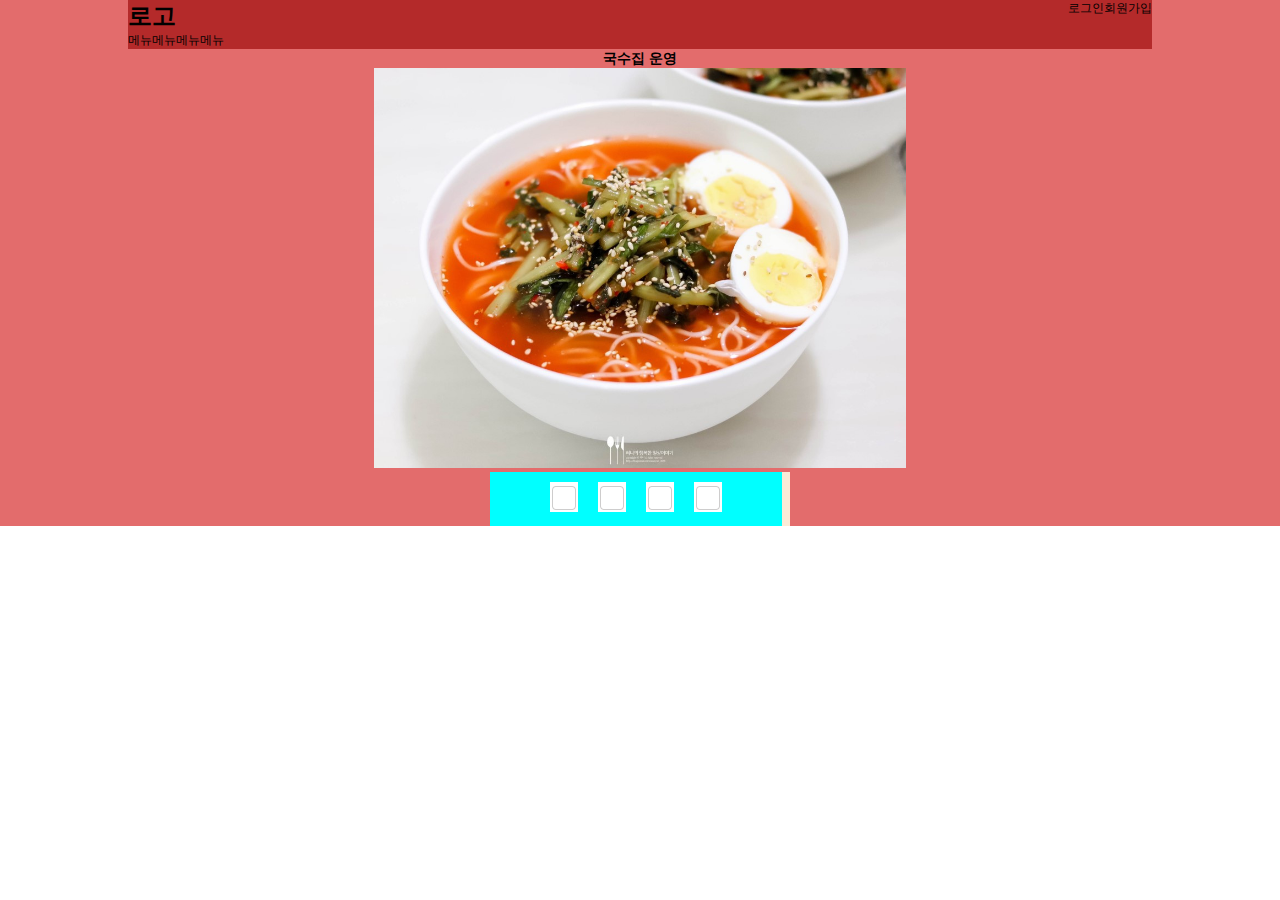
==== gug/index.html @ 3b6ba6bd "Add files via upload" ====
<!DOCTYPE html>
<html lang="en">

<head>
  <meta charset="UTF-8">
  <meta http-equiv="X-UA-Compatible" content="IE=edge">
  <meta name="viewport" content="width=device-width, initial-scale=1.0">
  <title>Document</title>
  <script src="index.js"></script>
  <link rel="stylesheet" href="css/style.css">
</head>

<body>
  <div id="wraper">
    <!-- <a href="#" onclick="login_close('block');">로그인</TODO> -->
    <!--NOTE 로그인:회원로그인/비회원로그인 영역 -->
    <div id="loginBox">
      <!-- TODO 회원주문 -->
      <h3 id="tab01"><a href="#login" id="tab1" onClick="tab(this); return false">회원주문</a></h3>
      <!-- TODO 로그인영역1 -->
      <section id="login" class="login">
        <form onsubmit="login()">
          <fieldset>
            <legend>로그인정보</legend>
            <table border="0">
              <tr>
                <td><label for="userId">아이디</label></td>
                <td><input type="text" id="userId" class="box" required placeholder="Guest" tabindex="1">
                </td>
                <td rowspan="2"><button type="submit" tabindex="3">로그인</button></td>
              </tr>
              <tr>
                <td><label for="userPw">비밀번호</label></td>
                <td><input type="password" id="userPw" class="box" required placeholder="******" tabindex="2"></td>
              </tr>
            </table>
          </fieldset>
        </form>
        <!-- TODO 아이디 비번찾기 -->
        <div class="find">
          <a href="#">아이디</a> 회원
          <a href="#">비밀번호찾기</a>
        </div>
      </section>
      <!-- TODO 비회원주문 -->
      <h3 id="tab02"><a href="#login_guest" id="tab2" onClick="tab(this);return false">비회원 주문</a></h3>
      <!-- TODO 로그인영역2 -->
      <section id="login_guest" class="login_guest">
        <form onsubmit="login()">
          <fieldset>
            <legend>비회원 로그인정보</legend>
            <!-- 폼내용을 마크업하는 방법3가지:table, ul li, p -->
            <table border="0">
              <tr>
                <td><label for="userId">이름</label></td>
                <td><input type="text" id="userId" class="box" required placeholder="Guest" tabindex="1">
                </td>
                <td rowspan="2"><button type="submit" tabindex="3">로그인</button></td>
              </tr>
              <tr>
                <td><label for="userPw">연락처</label></td>
                <td><input type="password" id="userPw" class="box" required placeholder="******" tabindex="2"></td>
              </tr>
            </table>
          </fieldset>
        </form>
        <div class="find">
          <a href="#">아이디</a> 비회원
          <a href="#">비밀번호찾기</a>
        </div>
      </section>


      <!-- TODO닫기 버튼 -->
      <button class="login_close" onclick="login_close('none');">닫기</button>
    </div>

    <!-- NOTE 해더부분 -->
    <header id="header">
      <div class="header_box">
        <h1><a href="#">로고</a></h1>
        <ul>
          <li><a href="#" onclick="login_close('block');">로그인</a></li>
          <li>회원가입</li>
        </ul>
      </div>
      <div class="header_box_nav">
      <ul>
        <li>메뉴</li>
        <li>메뉴</li>
        <li>메뉴</li>
        <li>메뉴</li>
      </ul>
      </div>
    </header>

    <!-- NOTE 국수 메인 사진 호버시 동작https://jenny-daru.tistory.com/17 버튼 클릭 이벤트 -->
    <section id="gug_main_img">
      <h3>국수집 운영</h3>
      <div>
        <img src="image/gug2.jpg" height="400px" id="placeholder" alt="car">
      </div>
      <ul>
        <li><a href="image/gug2.jpg" height="400" onmouseover="showCar(this); return false"><img src="image/button.png"
              alt="국수"></a>
        </li>
        <li><a href="image/gug3.jpg" height="400" onmouseover="showCar(this); return false"><img src="image/button.png"
              alt="국수"></a>
        </li>
        <li><a href="image/gug4.jpg" height="400" onmouseover="showCar(this); return false"><img src="image/button.png"
              alt="국수"></a>
        </li>
        <li><a href="image/gug2.jpg" height="400" onmouseover="showCar(this); return false"><img src="image/button.png"
              alt="국수"></a>
        </li>
      </ul>
    </section>
  </div>
</body>

</html>
---- gug/css/style.css ----
@charset "UTF-8";
* {
  padding: 0;
  margin: 0;
}

/*기본스타일 */
body {
  font-size: 12px;
}
body fieldset {
  border: none;
}
body fieldset legend {
  display: none;
}
body fieldset legend label,
body fieldset legend input,
body fieldset legend select {
  vertical-align: middle;
}

/*기본링크스타일*/
a:link {
  color: black;
  text-decoration: none;
}
a:visited {
  color: black;
  text-decoration: none;
}
a:hover {
  color: black;
  text-decoration: none;
}
a:active {
  color: black;
  text-decoration: none;
}
a:focus {
  color: black;
  text-decoration: none;
}

li {
  list-style: none;
}

div#wraper {
  position: relative;
  height: 100%;
  background-color: #e36c6c;
}
div#wraper div#loginBox {
  position: absolute;
  display: none;
  top: 150px;
  left: 50%;
  margin-left: -250px;
  width: 500px;
  height: 500px;
  background-color: #ffffff;
  /*TODO 비회원주문*/
}
div#wraper div#loginBox h3#tab01 {
  position: absolute;
  top: 100px;
  left: 100px;
  width: 150px;
  height: 50px;
  background-color: aqua;
}
div#wraper div#loginBox h3#tab01 a {
  display: block;
  text-align: center;
  padding: 15px 0;
  font-weight: bold;
  color: red;
  border-bottom: 3px solid red;
}
div#wraper div#loginBox section#login {
  position: absolute;
  top: 150px;
  left: 100px;
  display: block;
  width: 300px;
  border: 1px solid black;
}
div#wraper div#loginBox section#login form {
  border: 1px solid blue;
}
div#wraper div#loginBox section#login form table {
  margin: 0 10px;
  width: 280px;
  border-collapse: collapse;
  border: 0px solid red;
}
div#wraper div#loginBox section#login form table td {
  padding: 5px 5px 5px 0;
  /*로그인 버튼*/
}
div#wraper div#loginBox section#login form table td label {
  font-weight: bold;
  border: 0px solid rgb(64, 255, 0);
}
div#wraper div#loginBox section#login form table td button {
  padding: 20px 10px;
  font-size: 12px;
  font-weight: bold;
  color: white;
  background-color: darkblue;
}
div#wraper div#loginBox section#login form table input.box {
  padding: 3px 0;
  padding-left: 10px;
  width: 130px;
}
div#wraper div#loginBox div.find {
  padding: 10px 0;
  margin: 0 5px;
  background-color: #b42a2a;
}
div#wraper div#loginBox h3#tab02 {
  position: absolute;
  left: 250px;
  top: 100px;
  width: 150px;
}
div#wraper div#loginBox h3#tab02 a {
  display: block;
  /*접근성*/
  color: black;
  font-weight: bold;
  text-align: center;
  padding: 15px 0;
  background-color: #ffffff;
}
div#wraper div#loginBox section.login_guest {
  position: absolute;
  top: 150px;
  left: 100px;
  width: 300px;
  border: 1px solid black;
}
div#wraper div#loginBox section.login_guest form {
  border: 0px solid blue;
}
div#wraper div#loginBox section.login_guest form table {
  margin: 0 10px;
  width: 280px;
  border: 0px solid red;
  border-collapse: collapse;
}
div#wraper div#loginBox section.login_guest form table td {
  padding: 5px 5px 5px 0;
}
div#wraper div#loginBox section.login_guest form table td label {
  font-weight: bold;
  border: 0px solid orange;
}
div#wraper div#loginBox section.login_guest form table td button {
  padding: 20px 10px;
  font-size: 12px;
  font-weight: bold;
  color: white;
  background-color: darkblue;
}
div#wraper div#loginBox section.login_guest form table td input.box {
  padding: 3px 0;
  padding-left: 10px;
  width: 130px;
}
div#wraper div#loginBox section.login_guest div.find {
  padding: 10px 0;
  margin: 0 5px;
  border-top: 1px solid #dddddd;
}
div#wraper div#loginBox button.login_close {
  position: absolute;
  top: 0px;
  left: 450px;
  padding: 10px;
  width: 50px;
  background-color: rgb(255, 255, 255);
  border: none;
}
div#wraper header#header {
  margin: 0 auto;
  width: 1024px;
  background-color: #b42a2a;
}
div#wraper header#header::after {
  display: block;
  content: "";
  clear: both;
}
div#wraper header#header div.header_box::after {
  display: block;
  content: "";
  clear: both;
}
div#wraper header#header div.header_box h1 {
  float: left;
}
div#wraper header#header div.header_box ul {
  float: right;
}
div#wraper header#header div.header_box ul li {
  float: left;
}
div#wraper header#header div.header_box_nav ul li {
  float: left;
}
div#wraper section#gug_main_img {
  text-align: center;
}
div#wraper section#gug_main_img ul {
  width: 300px;
  margin: 0 auto;
  background-color: antiquewhite;
}
div#wraper section#gug_main_img ul::after {
  display: block;
  clear: both;
  content: "";
}
div#wraper section#gug_main_img ul li {
  float: left;
  list-style: none;
  padding: 10px;
  background-color: aqua;
}
div#wraper section#gug_main_img ul li:last-child {
  padding-right: 60px;
}
div#wraper section#gug_main_img ul li:first-child {
  padding-left: 60px;
}

/*# sourceMappingURL=style.css.map */
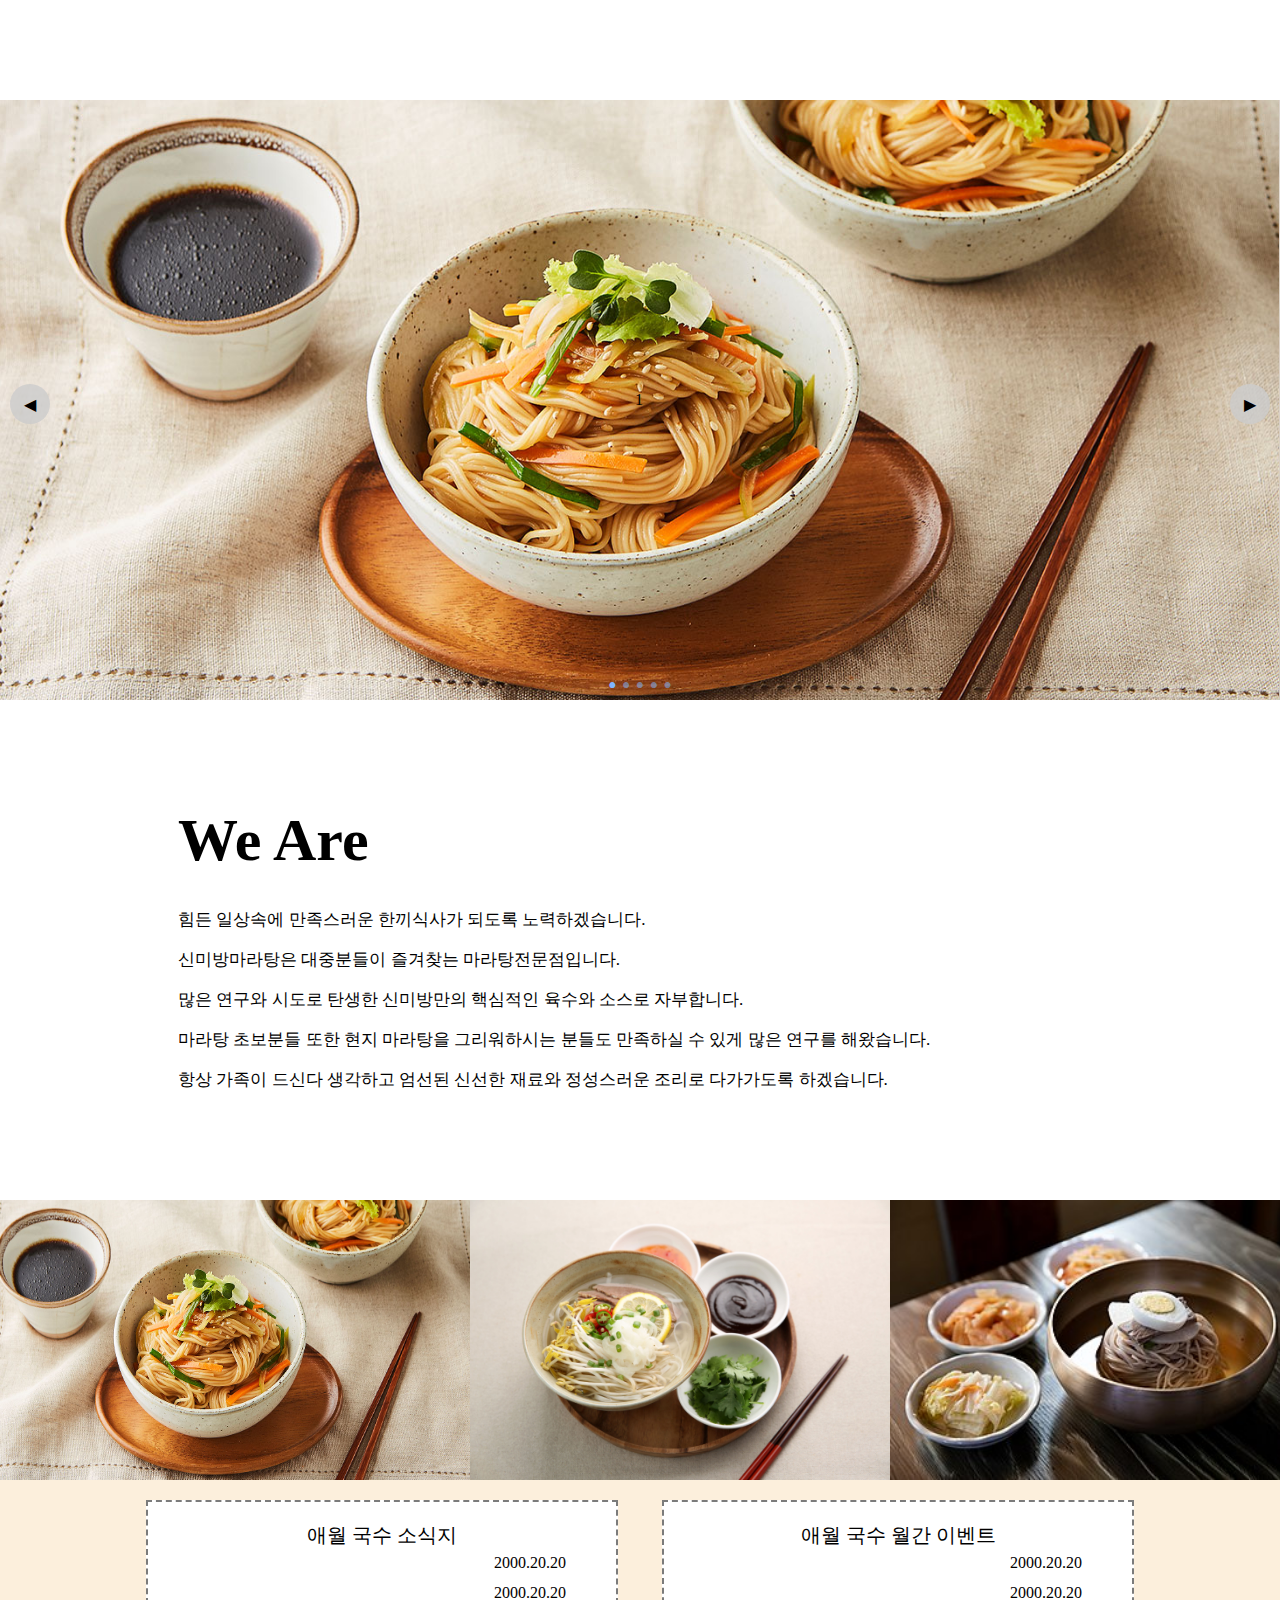
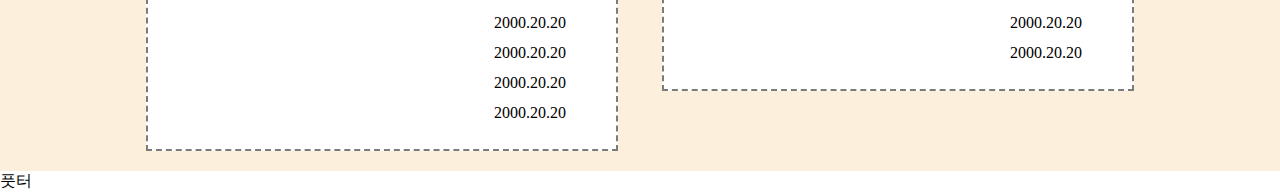
==== commit 1072d3e6: "국수수정" ====
--- a/gug/index.html
+++ b/gug/index.html
@@ -5,116 +5,175 @@
   <meta charset="UTF-8">
   <meta http-equiv="X-UA-Compatible" content="IE=edge">
   <meta name="viewport" content="width=device-width, initial-scale=1.0">
-  <title>Document</title>
-  <script src="index.js"></script>
+  <script src="./index.js"></script>
   <link rel="stylesheet" href="css/style.css">
+  <link rel="stylesheet" href="css/styleLogin.css">
+  <link rel="stylesheet" href="css/index.css">
+  <title>애월국수</title>
+
 </head>
 
 <body>
-  <div id="wraper">
-    <!-- <a href="#" onclick="login_close('block');">로그인</TODO> -->
-    <!--NOTE 로그인:회원로그인/비회원로그인 영역 -->
-    <div id="loginBox">
-      <!-- TODO 회원주문 -->
-      <h3 id="tab01"><a href="#login" id="tab1" onClick="tab(this); return false">회원주문</a></h3>
-      <!-- TODO 로그인영역1 -->
-      <section id="login" class="login">
-        <form onsubmit="login()">
-          <fieldset>
-            <legend>로그인정보</legend>
-            <table border="0">
-              <tr>
-                <td><label for="userId">아이디</label></td>
-                <td><input type="text" id="userId" class="box" required placeholder="Guest" tabindex="1">
-                </td>
-                <td rowspan="2"><button type="submit" tabindex="3">로그인</button></td>
-              </tr>
-              <tr>
-                <td><label for="userPw">비밀번호</label></td>
-                <td><input type="password" id="userPw" class="box" required placeholder="******" tabindex="2"></td>
-              </tr>
-            </table>
-          </fieldset>
-        </form>
-        <!-- TODO 아이디 비번찾기 -->
-        <div class="find">
-          <a href="#">아이디</a> 회원
-          <a href="#">비밀번호찾기</a>
+  <!-- https://www.goobne.co.kr/brd/event/list 굽네
+  http://ruuzella.co.kr/ 루젤라
+  http://xinweifang.dwebs1.kr/page.php?p_id=guide1 신미방
+  http://xn--o39a52g22b168bkxj.com/page.php?p_id=business1내찜닭
+  로고로 홈/ 회사소개, 메뉴, 지점안내, 창업안내, 이벤트 -->
+  <div id="loginBox">
+    <!-- TODO 회원주문 -->
+    <h3 id="tab01"><a href="#login" id="tab1" onClick="tab(this); return false">회원주문</a></h3>
+    <!-- TODO 로그인영역1 -->
+    <section id="login" class="login">
+      <form onsubmit="login()">
+        <fieldset>
+          <legend>로그인정보</legend>
+          <table border="0">
+            <tr>
+              <td><label for="userId">아이디</label></td>
+              <td><input type="text" id="userId" class="box" required placeholder="Guest" tabindex="1">
+              </td>
+              <td rowspan="2"><button type="submit" tabindex="3">로그인</button></td>
+            </tr>
+            <tr>
+              <td><label for="userPw">비밀번호</label></td>
+              <td><input type="password" id="userPw" class="box" required placeholder="******" tabindex="2"></td>
+            </tr>
+          </table>
+        </fieldset>
+      </form>
+      <!-- TODO 아이디 비번찾기 -->
+      <div class="find">
+        <a href="#">아이디</a>
+        <a href="#">비밀번호찾기</a>
+      </div>
+    </section>
+    <!-- TODO 비회원주문 -->
+    <h3 id="tab02"><a href="#login_guest" id="tab2" onClick="tab(this);return false">비회원 주문</a></h3>
+    <!-- TODO 로그인영역2 -->
+    <section id="login_guest" class="login_guest">
+      <form onsubmit="login()">
+        <fieldset>
+          <legend>비회원 로그인정보</legend>
+          <!-- 폼내용을 마크업하는 방법3가지:table, ul li, p -->
+          <table border="0">
+            <tr>
+              <td><label for="userId">이름</label></td>
+              <td><input type="text" id="userId" class="box" required placeholder="Guest" tabindex="1">
+              </td>
+              <td rowspan="2"><button type="submit" tabindex="3">로그인</button></td>
+            </tr>
+            <tr>
+              <td><label for="userPw">연락처</label></td>
+              <td><input type="password" id="userPw" class="box" required placeholder="******" tabindex="2"></td>
+            </tr>
+          </table>
+        </fieldset>
+      </form>
+      <div class="find">
+        <a href="#">아이디</a>
+        <a href="#">비밀번호찾기</a>
+      </div>
+    </section>
+  </div>
+  <div id="wrap">
+
+    <div id="contentswrap">
+      <div class="headervar">
+        <header>
+          <h1><a href=""> 애월국수</a> </h1>
+          <nav>
+            <ul id="main">
+              <li> <a href=""> 회사소개</a>
+                <ul class="sub">
+                  <li><a href="#">인사말</a></li>
+                  <li><a href="#">오시는 길</a></li>
+                </ul>
+              </li>
+              <li> <a href=""> 메뉴</a></li>
+              <li> <a href=""> 지점안내</a></li>
+              <li> <a href=""> 창업안내</a>
+                <ul class="sub">
+                  <li><a href="#">창업안내</a></li>
+                  <li><a href="#">창업문의</a></li>
+                  <li><a href="#">소식</a></li>
+
+                </ul>
+              </li>
+              <li><a href="#" onclick="login_close('block');">로그인</a></li>
+              <li><a href="#">회원가입</a></li>
+            </ul>
+            <!-- <div class="bar"><a href="http://">메뉴</a></div> -->
+          </nav>
+        </header>
+      </div>
+      <div id="section">
+        <div id="top">
+          <p class="top_letter">
+            힘든 일상 속, 만족스러운 한끼 <br>
+            <strong>애월 국수</strong> <br>
+            애월 국수는 힘든 일상 속에<br>
+            만족스러운 한끼 식사가 되도록 노력하겠습니다.<br>
+          </p>
+
+          <!-- <section id="sideImage"> -->
+          <div class="slide slide_wrap">
+            <div class="slide_item item1">1</div>
+            <div class="slide_item item2">2</div>
+            <div class="slide_item item3">3</div>
+            <div class="slide_item item4">4</div>
+            <div class="slide_item item5">5</div>
+            <div class="slide_prev_button slide_button">◀</div>
+            <div class="slide_next_button slide_button">▶</div>
+            <ul class="slide_pagination"></ul>
+          </div>
+          <script src="./slide.js"></script>
+          <!-- </section> -->
+
         </div>
-      </section>
-      <!-- TODO 비회원주문 -->
-      <h3 id="tab02"><a href="#login_guest" id="tab2" onClick="tab(this);return false">비회원 주문</a></h3>
-      <!-- TODO 로그인영역2 -->
-      <section id="login_guest" class="login_guest">
-        <form onsubmit="login()">
-          <fieldset>
-            <legend>비회원 로그인정보</legend>
-            <!-- 폼내용을 마크업하는 방법3가지:table, ul li, p -->
-            <table border="0">
-              <tr>
-                <td><label for="userId">이름</label></td>
-                <td><input type="text" id="userId" class="box" required placeholder="Guest" tabindex="1">
-                </td>
-                <td rowspan="2"><button type="submit" tabindex="3">로그인</button></td>
-              </tr>
-              <tr>
-                <td><label for="userPw">연락처</label></td>
-                <td><input type="password" id="userPw" class="box" required placeholder="******" tabindex="2"></td>
-              </tr>
-            </table>
-          </fieldset>
-        </form>
-        <div class="find">
-          <a href="#">아이디</a> 비회원
-          <a href="#">비밀번호찾기</a>
-        </div>
-      </section>
+        <section class="no1">
+          <h2>We Are</h2>
+          <p>힘든 일상속에 만족스러운 한끼식사가 되도록 노력하겠습니다. <br>
+            신미방마라탕은 대중분들이 즐겨찾는 마라탕전문점입니다. <br>
+            많은 연구와 시도로 탄생한 신미방만의 핵심적인 육수와 소스로 자부합니다.<br>
+            마라탕 초보분들 또한 현지 마라탕을 그리워하시는 분들도 만족하실 수 있게 많은 연구를 해왔습니다.<br>
+            항상 가족이 드신다 생각하고 엄선된 신선한 재료와 정성스러운 조리로 다가가도록 하겠습니다.<br>
+          </p>
+        </section>
+        <section class="gugsuImages">
+          <div class="containers">
+            <img class="img-gusu" src="image/gug1.jpg" onmouseenter="zoomIn(event)" onmouseleave="zoomOut(event)">
+            <img class="img-gusu" src="image/gug3.jpg" onmouseenter="zoomIn(event)" onmouseleave="zoomOut(event)">
+            <img class="img-gusu" src="image/gug5.jpg" onmouseenter="zoomIn(event)" onmouseleave="zoomOut(event)">
+          </div>
+        </section>
+        <section class="no2wrap">
+          <div class="no2">
+            <dl>
+              <dt>애월 국수 소식지</dt>
+              <dd><a href="#">공지사항</a> <time>2000.20.20</time> </dd>
+              <dd><a href="#">공지사항</a> <time>2000.20.20</time></dd>
+              <dd><a href="#">공지사항</a> <time>2000.20.20</time></dd>
+              <dd><a href="#">공지사항</a> <time>2000.20.20</time></dd>
+              <dd><a href="#">공지사항</a> <time>2000.20.20</time></dd>
+              <dd><a href="#">공지사항</a> <time>2000.20.20</time></dd>
+            </dl>
+          </div>
+          <div class="no2">
+            <dl>
+              <dt>애월 국수 월간 이벤트</dt>
+              <dd><a href="#">이벤트 1</a> <time>2000.20.20</time> </dd>
+              <dd><a href="#">이벤트 2</a> <time>2000.20.20</time></dd>
+              <dd><a href="#">이벤트 3</a> <time>2000.20.20</time></dd>
+              <dd><a href="#">이벤트 4</a> <time>2000.20.20</time></dd>
+            </dl>
+          </div>
+        </section>
 
-
-      <!-- TODO닫기 버튼 -->
-      <button class="login_close" onclick="login_close('none');">닫기</button>
+      </div>
+      <footer>
+        풋터
+      </footer>
     </div>
-
-    <!-- NOTE 해더부분 -->
-    <header id="header">
-      <div class="header_box">
-        <h1><a href="#">로고</a></h1>
-        <ul>
-          <li><a href="#" onclick="login_close('block');">로그인</a></li>
-          <li>회원가입</li>
-        </ul>
-      </div>
-      <div class="header_box_nav">
-      <ul>
-        <li>메뉴</li>
-        <li>메뉴</li>
-        <li>메뉴</li>
-        <li>메뉴</li>
-      </ul>
-      </div>
-    </header>
-
-    <!-- NOTE 국수 메인 사진 호버시 동작https://jenny-daru.tistory.com/17 버튼 클릭 이벤트 -->
-    <section id="gug_main_img">
-      <h3>국수집 운영</h3>
-      <div>
-        <img src="image/gug2.jpg" height="400px" id="placeholder" alt="car">
-      </div>
-      <ul>
-        <li><a href="image/gug2.jpg" height="400" onmouseover="showCar(this); return false"><img src="image/button.png"
-              alt="국수"></a>
-        </li>
-        <li><a href="image/gug3.jpg" height="400" onmouseover="showCar(this); return false"><img src="image/button.png"
-              alt="국수"></a>
-        </li>
-        <li><a href="image/gug4.jpg" height="400" onmouseover="showCar(this); return false"><img src="image/button.png"
-              alt="국수"></a>
-        </li>
-        <li><a href="image/gug2.jpg" height="400" onmouseover="showCar(this); return false"><img src="image/button.png"
-              alt="국수"></a>
-        </li>
-      </ul>
-    </section>
   </div>
 </body>
 
--- a/gug/css/style.css
+++ b/gug/css/style.css
@@ -1,240 +1,147 @@
-@charset "UTF-8";
-* {
+.slide {
+  /* layout */
+  display: flex;
+  flex-wrap: nowrap;
+  /* 컨테이너의 내용물이 컨테이너 크기(width, height)를 넘어설 때 보이지 않도록 하기 위해 hidden을 준다. */
+  overflow: hidden;
+
+  /* position */
+  /* slide_button의 position absolute가 컨테이너 안쪽에서 top, left, right offset이 적용될 수 있도록 relative를 준다. (기본값이 static인데, static인 경우 그 상위 컨테이너로 나가면서 현재 코드에선 html을 기준으로 offset을 적용시키기 때문) */
+  position: relative;
+
+  /* size */
+  width: 100%;
+
+  /* slide drag를 위해 DOM요소가 드래그로 선택되는것을 방지 */
+  user-select: none;
+}
+
+.slide_item {
+  /* layout */
+  display: flex;
+  align-items: center;
+  justify-content: center;
+
+  /* position - 버튼 클릭시 left offset값을 적용시키기 위해 */
+  position: relative;
+  left: 0px;
+
+  /* size */
+  width: 100%;
+  height: 600px;
+  /* flex item의 flex-shrink는 기본값이 1이므로 컨테이너 크기에 맞게 줄어드는데, 슬라이드를 구현할 것이므로 줄어들지 않도록 0을 준다. */
+  flex-shrink: 0;
+
+  /* transition */
+  transition: left 0.1s;
+}
+
+.slide_button {
+  /* layout */
+  display: flex;
+  justify-content: center;
+  align-items: center;
+
+  /* position */
+  position: absolute;
+  /* 버튼이 중앙에 위치하게 하기위해 계산 */
+  top: calc(50% - 16px);
+
+  /* size */
+  width: 40px;
+  height: 40px;
+
+  /* style */
+  border-radius: 100%;
+  background-color: #cccc;
+  cursor: pointer;
+}
+
+.slide_prev_button {
+  left: 10px;
+}
+
+.slide_next_button {
+  right: 10px;
+}
+
+/* 각 슬라이드가 변경되는 것을 시각적으로 확인하기 쉽도록 각 슬라이드별 색상 적용 */
+.slide_item.item1 {
+  background-color: darkgoldenrod;
+  background-image: url(../image/gug1.jpg);
+  background-repeat: no-repeat;
+  background-size: cover;
+}
+
+.slide_item.item2 {
+  background-color: aqua;
+  background-image: url(../image/gug3.jpg);
+  background-repeat: no-repeat;
+  background-size: cover;
+}
+
+.slide_item.item3 {
+  background-color: blueviolet;
+  background-image: url(../image/gug4.jpg);
+  background-repeat: no-repeat;
+  background-size: cover;
+}
+
+.slide_item.item4 {
+  background-color: burlywood;
+  background-image: url(../image/gug5.jpg);
+  background-repeat: no-repeat;
+  background-size: cover;
+}
+
+.slide_item.item5 {
+  background-color: cornflowerblue;
+  background-image: url(../image/gug3.jpg);
+  background-repeat: no-repeat;
+  background-size: cover;
+}
+
+/* 페이지네이션 스타일 */
+ul,
+li {
+  list-style-type: none;
   padding: 0;
   margin: 0;
 }
 
-/*기본스타일 */
-body {
-  font-size: 12px;
-}
-body fieldset {
-  border: none;
-}
-body fieldset legend {
-  display: none;
-}
-body fieldset legend label,
-body fieldset legend input,
-body fieldset legend select {
-  vertical-align: middle;
+.slide_pagination {
+  /* layout */
+  display: flex;
+  gap: 5px;
+
+  /* position */
+  position: absolute;
+  bottom: 0;
+  /* left:50%, translateX(-50%)를 하면 가로 가운데로 위치시킬 수 있다. */
+  left: 50%;
+  transform: translateX(-50%);
 }
 
-/*기본링크스타일*/
-a:link {
-  color: black;
-  text-decoration: none;
-}
-a:visited {
-  color: black;
-  text-decoration: none;
-}
-a:hover {
-  color: black;
-  text-decoration: none;
-}
-a:active {
-  color: black;
-  text-decoration: none;
-}
-a:focus {
-  color: black;
-  text-decoration: none;
+.slide_pagination > li {
+  /* 현재 슬라이드가 아닌 것은 투명도 부여 */
+  color: #7fb5ff88;
+  cursor: pointer;
+  font-size: 25px;
 }
 
-li {
-  list-style: none;
+.slide_pagination > li.active {
+  /* 현재 슬라이드 색상은 투명도 없이 */
+  color: #7fb5ff;
 }
 
-div#wraper {
+.slide_item_duplicate {
+  display: flex;
+  align-items: center;
+  justify-content: center;
   position: relative;
-  height: 100%;
-  background-color: #e36c6c;
+  left: 0px;
+  width: 100%;
+  height: 300px;
+  flex-shrink: 0;
+  transition: left 0.15s;
 }
-div#wraper div#loginBox {
-  position: absolute;
-  display: none;
-  top: 150px;
-  left: 50%;
-  margin-left: -250px;
-  width: 500px;
-  height: 500px;
-  background-color: #ffffff;
-  /*TODO 비회원주문*/
-}
-div#wraper div#loginBox h3#tab01 {
-  position: absolute;
-  top: 100px;
-  left: 100px;
-  width: 150px;
-  height: 50px;
-  background-color: aqua;
-}
-div#wraper div#loginBox h3#tab01 a {
-  display: block;
-  text-align: center;
-  padding: 15px 0;
-  font-weight: bold;
-  color: red;
-  border-bottom: 3px solid red;
-}
-div#wraper div#loginBox section#login {
-  position: absolute;
-  top: 150px;
-  left: 100px;
-  display: block;
-  width: 300px;
-  border: 1px solid black;
-}
-div#wraper div#loginBox section#login form {
-  border: 1px solid blue;
-}
-div#wraper div#loginBox section#login form table {
-  margin: 0 10px;
-  width: 280px;
-  border-collapse: collapse;
-  border: 0px solid red;
-}
-div#wraper div#loginBox section#login form table td {
-  padding: 5px 5px 5px 0;
-  /*로그인 버튼*/
-}
-div#wraper div#loginBox section#login form table td label {
-  font-weight: bold;
-  border: 0px solid rgb(64, 255, 0);
-}
-div#wraper div#loginBox section#login form table td button {
-  padding: 20px 10px;
-  font-size: 12px;
-  font-weight: bold;
-  color: white;
-  background-color: darkblue;
-}
-div#wraper div#loginBox section#login form table input.box {
-  padding: 3px 0;
-  padding-left: 10px;
-  width: 130px;
-}
-div#wraper div#loginBox div.find {
-  padding: 10px 0;
-  margin: 0 5px;
-  background-color: #b42a2a;
-}
-div#wraper div#loginBox h3#tab02 {
-  position: absolute;
-  left: 250px;
-  top: 100px;
-  width: 150px;
-}
-div#wraper div#loginBox h3#tab02 a {
-  display: block;
-  /*접근성*/
-  color: black;
-  font-weight: bold;
-  text-align: center;
-  padding: 15px 0;
-  background-color: #ffffff;
-}
-div#wraper div#loginBox section.login_guest {
-  position: absolute;
-  top: 150px;
-  left: 100px;
-  width: 300px;
-  border: 1px solid black;
-}
-div#wraper div#loginBox section.login_guest form {
-  border: 0px solid blue;
-}
-div#wraper div#loginBox section.login_guest form table {
-  margin: 0 10px;
-  width: 280px;
-  border: 0px solid red;
-  border-collapse: collapse;
-}
-div#wraper div#loginBox section.login_guest form table td {
-  padding: 5px 5px 5px 0;
-}
-div#wraper div#loginBox section.login_guest form table td label {
-  font-weight: bold;
-  border: 0px solid orange;
-}
-div#wraper div#loginBox section.login_guest form table td button {
-  padding: 20px 10px;
-  font-size: 12px;
-  font-weight: bold;
-  color: white;
-  background-color: darkblue;
-}
-div#wraper div#loginBox section.login_guest form table td input.box {
-  padding: 3px 0;
-  padding-left: 10px;
-  width: 130px;
-}
-div#wraper div#loginBox section.login_guest div.find {
-  padding: 10px 0;
-  margin: 0 5px;
-  border-top: 1px solid #dddddd;
-}
-div#wraper div#loginBox button.login_close {
-  position: absolute;
-  top: 0px;
-  left: 450px;
-  padding: 10px;
-  width: 50px;
-  background-color: rgb(255, 255, 255);
-  border: none;
-}
-div#wraper header#header {
-  margin: 0 auto;
-  width: 1024px;
-  background-color: #b42a2a;
-}
-div#wraper header#header::after {
-  display: block;
-  content: "";
-  clear: both;
-}
-div#wraper header#header div.header_box::after {
-  display: block;
-  content: "";
-  clear: both;
-}
-div#wraper header#header div.header_box h1 {
-  float: left;
-}
-div#wraper header#header div.header_box ul {
-  float: right;
-}
-div#wraper header#header div.header_box ul li {
-  float: left;
-}
-div#wraper header#header div.header_box_nav ul li {
-  float: left;
-}
-div#wraper section#gug_main_img {
-  text-align: center;
-}
-div#wraper section#gug_main_img ul {
-  width: 300px;
-  margin: 0 auto;
-  background-color: antiquewhite;
-}
-div#wraper section#gug_main_img ul::after {
-  display: block;
-  clear: both;
-  content: "";
-}
-div#wraper section#gug_main_img ul li {
-  float: left;
-  list-style: none;
-  padding: 10px;
-  background-color: aqua;
-}
-div#wraper section#gug_main_img ul li:last-child {
-  padding-right: 60px;
-}
-div#wraper section#gug_main_img ul li:first-child {
-  padding-left: 60px;
-}
-
-/*# sourceMappingURL=style.css.map */
--- a/gug/css/styleLogin.css
+++ b/gug/css/styleLogin.css
@@ -0,0 +1,158 @@
+/* 로그인 */
+div#loginBox {
+  position: absolute;
+  display: none;
+  top: 150px;
+  left: 50%;
+  margin-left: -250px;
+  width: 500px;
+  height: 500px;
+  background-color: #ffffff;
+  z-index: 1;
+}
+div#loginBox h3#tab01 {
+  position: absolute;
+  top: 100px;
+  left: 100px;
+  width: 150px;
+  height: 50px;
+}
+div#loginBox h3#tab01 a {
+  display: block;
+  text-align: center;
+  padding: 15px 0;
+  font-weight: bold;
+  color: red;
+  border-bottom: 3px solid red;
+}
+div#loginBox section#login {
+  position: absolute;
+  top: 150px;
+  left: 100px;
+  width: 300px;
+}
+div#loginBox section#login form table {
+  margin: 0 10px;
+  width: 280px;
+  border-collapse: collapse;
+}
+div#loginBox section#login form table td {
+  padding: 5px 5px 5px 0;
+  /*로그인 버튼*/
+}
+div#loginBox section#login form table td label {
+  font-weight: bold;
+  border: 0px solid rgb(64, 255, 0);
+}
+div#loginBox section#login form table td button {
+  padding: 20px 10px;
+  font-size: 12px;
+  font-weight: bold;
+  color: white;
+  background-color: darkblue;
+}
+div#loginBox section#login form table input.box {
+  padding: 3px 0;
+  padding-left: 10px;
+  width: 130px;
+}
+div#loginBox div.find {
+  padding: 10px 0;
+  margin: 0 5px;
+}
+div#loginBox h3#tab02 {
+  position: absolute;
+  left: 250px;
+  top: 100px;
+  width: 150px;
+}
+div#loginBox h3#tab02 a {
+  display: block;
+  padding: 15px 0;
+  text-align: center;
+  font-weight: bold;
+  color: black;
+  background-color: #ffffff;
+}
+div#loginBox section.login_guest {
+  display: none;
+  position: absolute;
+  top: 150px;
+  left: 100px;
+  width: 300px;
+}
+div#loginBox section.login_guest form {
+  border: 0px solid blue;
+}
+div#loginBox section.login_guest form table {
+  margin: 0 10px;
+  width: 280px;
+  border: 0px solid red;
+  border-collapse: collapse;
+}
+div#loginBox section.login_guest form table td {
+  padding: 5px 5px 5px 0;
+}
+div#loginBox section.login_guest form table td label {
+  font-weight: bold;
+  border: 0px solid orange;
+}
+div#loginBox section.login_guest form table td button {
+  padding: 20px 10px;
+  font-size: 12px;
+  font-weight: bold;
+  color: white;
+  background-color: darkblue;
+}
+div#loginBox section.login_guest form table td input.box {
+  padding: 3px 12px 3px 0;
+  padding-left: 10px;
+  width: 130px;
+}
+div#loginBox section.login_guest div.find {
+  padding: 10px 0;
+  margin: 0 5px;
+  border-top: 1px solid #dddddd;
+}
+div#loginBox button.login_close {
+  position: absolute;
+  top: 0px;
+  left: 450px;
+  padding: 10px;
+  width: 50px;
+  background-color: rgb(255, 255, 255);
+  border: none;
+}
+
+section#gug_main_img {
+  text-align: center;
+}
+section#gug_main_img div.gImage {
+  background-image: url('../image/gug2.jpg');
+  background-size: cover;
+  background-position: center center;
+  width: 100%;
+  height: 400px;
+}
+section#gug_main_img ul {
+  width: 300px;
+  margin: 0 auto;
+  background-color: antiquewhite;
+}
+section#gug_main_img ul::after {
+  display: block;
+  clear: both;
+  content: '';
+}
+section#gug_main_img ul li {
+  float: left;
+  list-style: none;
+  padding: 10px;
+  background-color: aqua;
+}
+section#gug_main_img ul li:last-child {
+  padding-right: 60px;
+}
+section#gug_main_img ul li:first-child {
+  padding-left: 60px;
+}
--- a/gug/css/index.css
+++ b/gug/css/index.css
@@ -0,0 +1,260 @@
+* {
+  /*전체 여백,*/
+  padding: 0;
+  margin: 0;
+  /* background-color: rgba(0, 0, 0, 0.34); */
+}
+fieldset {
+  padding: 10px;
+  border: 0;
+}
+html,   
+body {
+  margin: 0;
+  width: 100%;
+  height: 100%;
+}
+
+legend {
+  display: none;
+}
+a {
+  /* 하이퍼링크 색 변경*/
+  text-decoration: none;
+  color: #ffffff;
+}
+
+a:hover {
+  color: #000000;
+}
+#wrap {
+}
+#contentswrap {
+  margin: 0 auto;
+  width: 100%;
+}
+
+li {
+  /* 리스트 스타일 제거*/
+  list-style: none;
+}
+
+.headervar {
+  width: 100%;
+}
+
+@media (min-width: 800px) {
+  /*pc*/
+
+  .gugsuImages .containers {
+    display: flex;
+    justify-content: center;
+    align-items: center;
+    width: 100%;
+    height: 100%;
+  }
+  .gugsuImages .containers .img-gusu {
+    width: 500px;
+    height: 280px;
+  }
+
+  #contentswrap #top {
+    margin: o auto;
+    text-align: center;
+  }
+
+  #contentswrap #top > img {
+    /*국수 이미지*/
+    width: 100%;
+    height: 800px;
+    object-fit: cover;
+  }
+
+  #contentswrap #top > p.top_letter {
+    /* 국수 이미지 위에 문구*/
+    text-align: left;
+    position: absolute;
+    width: 524px;
+    padding-right: 500px;
+    left: 50%;
+    transform: translate(-50%, 0%);
+    top: 400px;
+    color: aliceblue;
+    font-size: 25px;
+    line-height: 40px;
+  }
+
+  #contentswrap p.top_letter > strong {
+    font-size: 80px;
+    line-height: 100px;
+  }
+
+  /* ---------------------------------------------------------header */
+  .headervar {
+    background-color: #665f5b;
+    height: 100px;
+    transition: all 0.5s;
+  }
+  .headervar:hover {
+    background-color: #ffffff;
+  }
+
+  #contentswrap header {
+    width: 1024px;
+    position: absolute;
+    top: 0;
+    left: 50%;
+    transform: translate(-50%, 0%);
+    transition: all 0.5s;
+  }
+//
+  #contentswrap header:hover h1 a,
+  ul#main li a {
+    color: #000000;
+  }
+  #contentswrap h1 {
+    /*로고*/
+    display: inline-block;
+  }
+
+  #contentswrap h1 a {
+    padding: 5px 20px;
+    line-height: 100px;
+    color: rgb(255, 255, 255);
+    display: block;
+    font-size: 30px;
+    width: 150px;
+  }
+
+  /* ---------------------------------------------------------nav */
+  #contentswrap nav {
+    float: right;
+  }
+
+  #contentswrap ul#main > li {
+    float: left;
+    position: relative;
+  }
+
+  #contentswrap ul#main > li > a {
+    text-align: center;
+    width: 80px;
+    height: 20px;
+    padding: 5px 5px;
+    display: block;
+    font-size: 12px;
+    line-height: 60px;
+    text-decoration: 0;
+    color: rgb(255, 255, 255);
+    font-size: bold;
+  }
+
+  #contentswrap ul#main > li > a:hover {
+    color: rgb(255, 0, 0);
+  }
+
+  #contentswrap ul.sub {
+    /*nav바의 서브 바*/
+    transition: all 1s;
+    color: rgb(255, 255, 255);
+    text-align: center;
+    top: 70px;
+    left: 0;
+    position: absolute;
+    overflow: hidden;
+    border-top: 1px solid rgb(255, 255, 255);
+  }
+
+  #contentswrap ul#main > li:hover ul.sub {
+    border-top: 3px solid rgb(255, 138, 66);
+    /* transition: all 1s; */
+  }
+
+  #contentswrap ul.sub > li {
+    /* 이렇게 하면, 리스트 관계 없이 늘릴 수 있어!*/
+    height: 0;
+    transition: all 0.5s;
+  }
+
+  #contentswrap ul#main > li:hover ul.sub > li {
+    height: 30px;
+  }
+
+  #contentswrap ul.sub > li > a {
+    margin-left: 0;
+    font-size: 12px;
+    background-color: rgb(0, 0, 0);
+    display: block;
+    margin-left: 1px;
+    width: 90px;
+    height: 20px;
+    padding: 5px 0;
+  }
+
+  #contentswrap ul.sub > li > a:hover {
+    background-color: rgb(109, 95, 126);
+    transition: all 1s;
+  }
+}
+
+/* ---------------------------------------------section */
+#contentswrap section.no1 {
+  margin: 0 auto;
+  width: 924px;
+  padding: 80px 80px 100px;
+}
+
+#contentswrap section.no1 > p {
+  /*we are*/
+  /* color: aliceblue; */
+  font-size: 17px;
+  line-height: 40px;
+}
+
+#contentswrap section.no1 > h2 {
+  font-size: 60px;
+  line-height: 120px;
+}
+#contentswrap .no2wrap {
+  margin: 0 auto;
+  text-align: center;
+  background-color: rgb(252, 239, 220);
+}
+
+#contentswrap div.no2 {
+  width: 472px;
+  padding: 20px;
+  display: inline-block;
+}
+
+#contentswrap div.no2 > dl {
+  position: relative;
+  padding: 20px;
+  background-color: #ffffff;
+  border: 2px dashed rgb(123, 123, 123);
+}
+
+#contentswrap div.no2 > dl > dt {
+  font-size: 20px;
+}
+
+#contentswrap div.no2 > dl > dd {
+  padding: 5px;
+  height: 20px;
+  background: url('gugsu.jpg') no-repeat 5px 8px;
+  background-size: 20px 20px;
+}
+
+#contentswrap div.no2 > dl > dd > a {
+  left: 50px;
+  position: absolute;
+}
+
+#contentswrap div.no2 > dl > dd > time {
+  right: 50px;
+  position: absolute;
+}
+
+/* > 이런 표시는 한페이지에 하나만 있으면 필요한가 ????????*/
+/* id와 class, h1 ,h2에대해 */
+/* a태그는 폰트 사이즈가 상속되지 않는다!!! */
